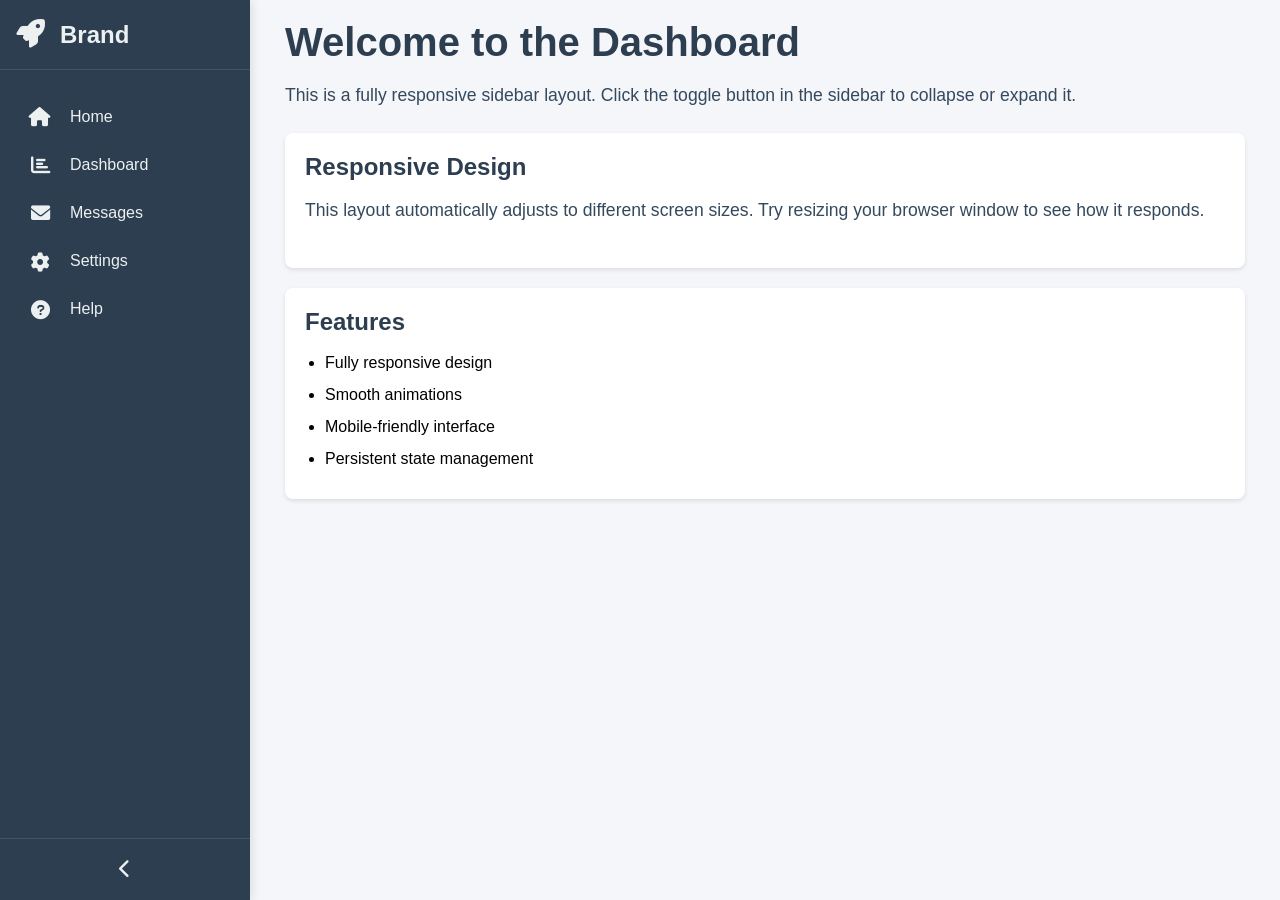
==== index.html @ 83b95318 "all the task" ====
<!DOCTYPE html>
<html lang="en">
<head>
    <meta charset="UTF-8">
    <meta name="viewport" content="width=device-width, initial-scale=1.0">
    <title>Collapsible Sidebar</title>
    <link rel="stylesheet" href="https://cdnjs.cloudflare.com/ajax/libs/font-awesome/6.0.0-beta3/css/all.min.css">
    <link rel="stylesheet" href="styles.css">
</head>
<body>
    <div class="container">
        <nav class="sidebar">
            <div class="logo">
                <i class="fas fa-rocket"></i>
                <span class="logo-text">Brand</span>
            </div>
            <ul class="nav-links">
                <li>
                    <a href="#">
                        <i class="fas fa-home"></i>
                        <span class="link-text">Home</span>
                    </a>
                </li>
                <li>
                    <a href="#">
                        <i class="fas fa-chart-bar"></i>
                        <span class="link-text">Dashboard</span>
                    </a>
                </li>
                <li>
                    <a href="#">
                        <i class="fas fa-envelope"></i>
                        <span class="link-text">Messages</span>
                    </a>
                </li>
                <li>
                    <a href="#">
                        <i class="fas fa-cog"></i>
                        <span class="link-text">Settings</span>
                    </a>
                </li>
                <li>
                    <a href="#">
                        <i class="fas fa-question-circle"></i>
                        <span class="link-text">Help</span>
                    </a>
                </li>
            </ul>
            <div class="toggle-btn">
                <i class="fas fa-chevron-left"></i>
            </div>
        </nav>
        <main class="main-content">
            <article class="content-wrapper">
                <h1>Welcome to the Dashboard</h1>
                <p>This is a fully responsive sidebar layout. Click the toggle button in the sidebar to collapse or expand it.</p>
                <section class="card">
                    <h2>Responsive Design</h2>
                    <p>This layout automatically adjusts to different screen sizes. Try resizing your browser window to see how it responds.</p>
                </section>
                <section class="card">
                    <h2>Features</h2>
                    <ul class="features-list">
                        <li>Fully responsive design</li>
                        <li>Smooth animations</li>
                        <li>Mobile-friendly interface</li>
                        <li>Persistent state management</li>
                    </ul>
                </section>
            </article>
        </main>
    </div>
    <script src="script.js"></script>
</body>
</html>
---- styles.css ----
/* Global Styles */
* {
    margin: 0;
    padding: 0;
    box-sizing: border-box;
    font-family: 'Segoe UI', Tahoma, Geneva, Verdana, sans-serif;
}

body {
    background-color: #f5f6fa;
    overflow-x: hidden;
}

/* Container Styles */
.container {
    display: flex;
    min-height: 100vh;
}

/* Sidebar Styles */
.sidebar {
    width: 250px;
    background: #2c3e50;
    color: #ecf0f1;
    height: 100vh;
    position: fixed;
    transition: all 0.3s ease;
    z-index: 1000;
    box-shadow: 2px 0 10px rgba(0, 0, 0, 0.1);
    display: flex;
    flex-direction: column;
}

.sidebar.collapsed {
    width: 70px;
}

/* Logo Styles */
.logo {
    display: flex;
    align-items: center;
    padding: 20px 15px;
    font-size: 1.5rem;
    font-weight: 600;
    border-bottom: 1px solid rgba(255, 255, 255, 0.1);
    height: 70px;
    transition: all 0.3s ease;
}

.logo i {
    font-size: 1.8rem;
    margin-right: 15px;
    min-width: 30px;
    text-align: center;
}

.logo-text {
    white-space: nowrap;
    opacity: 1;
    transition: opacity 0.2s ease;
}

.sidebar.collapsed .logo-text {
    opacity: 0;
    width: 0;
    display: none;
}

/* Navigation Links */
.nav-links {
    padding: 20px 0;
    flex: 1;
    overflow-y: auto;
}

.nav-links li {
    list-style: none;
    margin: 5px 0;
    padding: 0 10px;
}

.nav-links a {
    display: flex;
    align-items: center;
    color: #ecf0f1;
    text-decoration: none;
    padding: 12px 15px;
    border-radius: 5px;
    transition: all 0.3s ease;
}

.nav-links a:hover {
    background: #34495e;
}

.nav-links i {
    font-size: 1.2rem;
    margin-right: 15px;
    min-width: 30px;
    text-align: center;
}

.link-text {
    white-space: nowrap;
    transition: opacity 0.2s ease;
}

.sidebar.collapsed .link-text {
    opacity: 0;
    width: 0;
    display: none;
}

/* Toggle Button */
.toggle-btn {
    padding: 20px;
    text-align: center;
    cursor: pointer;
    border-top: 1px solid rgba(255, 255, 255, 0.1);
    transition: all 0.3s ease;
}

.toggle-btn:hover {
    background: #34495e;
}

.toggle-btn i {
    font-size: 1.2rem;
    transition: transform 0.3s ease;
}

.sidebar.collapsed .toggle-btn i {
    transform: rotate(180deg);
}

/* Cards and Content */
.content-wrapper {
    max-width: 1200px;
    margin: 0 auto;
    padding: 0 15px;
}

.card {
    background: white;
    border-radius: 8px;
    padding: 20px;
    margin-bottom: 20px;
    box-shadow: 0 2px 4px rgba(0,0,0,0.1);
}

.card h2 {
    color: #2c3e50;
    margin-bottom: 15px;
    font-size: 1.5rem;
}

.features-list {
    padding-left: 20px;
}

.features-list li {
    margin-bottom: 8px;
    line-height: 1.5;
}

/* Main Content */
.main-content {
    flex: 1;
    margin-left: 250px;
    padding: 20px;
    transition: all 0.3s ease;
    min-height: 100vh;
    background-color: #f5f6fa;
    word-wrap: break-word;
    overflow-x: hidden;
}

.main-content h1 {
    font-size: clamp(1.5rem, 5vw, 2.5rem);
    margin-bottom: 1rem;
    color: #2c3e50;
}

.main-content p {
    font-size: clamp(1rem, 2vw, 1.1rem);
    line-height: 1.6;
    color: #34495e;
    max-width: 100%;
    margin-bottom: 1.5rem;
}

.sidebar.collapsed + .main-content {
    margin-left: 70px;
}

/* Base Font Size for Responsive Typography */
:root {
    font-size: 16px;
}

/* Responsive base font size */
@media (max-width: 480px) {
    :root {
        font-size: 14px;
    }
}

/* Responsive Design */
@media (max-width: 768px) {
    .content-wrapper {
        padding: 0 10px;
    }
    
    .card {
        padding: 15px;
    }
    .sidebar {
        transform: translateX(-100%);
        width: 250px;
    }
    
    .sidebar.collapsed {
        transform: translateX(0);
        width: 70px;
    }
    
    .main-content {
        margin-left: 0;
        width: 100%;
        padding: 15px;
    }
    
    .sidebar.collapsed + .main-content {
        margin-left: 70px;
    }
    
    .toggle-btn {
        display: flex;
        justify-content: center;
        align-items: center;
        padding: 12px;
    }
    
    /* Ensure text remains readable on small screens */
    .main-content h1 {
        font-size: 1.8rem;
    }
    
    .main-content p {
        font-size: 1rem;
    }
}
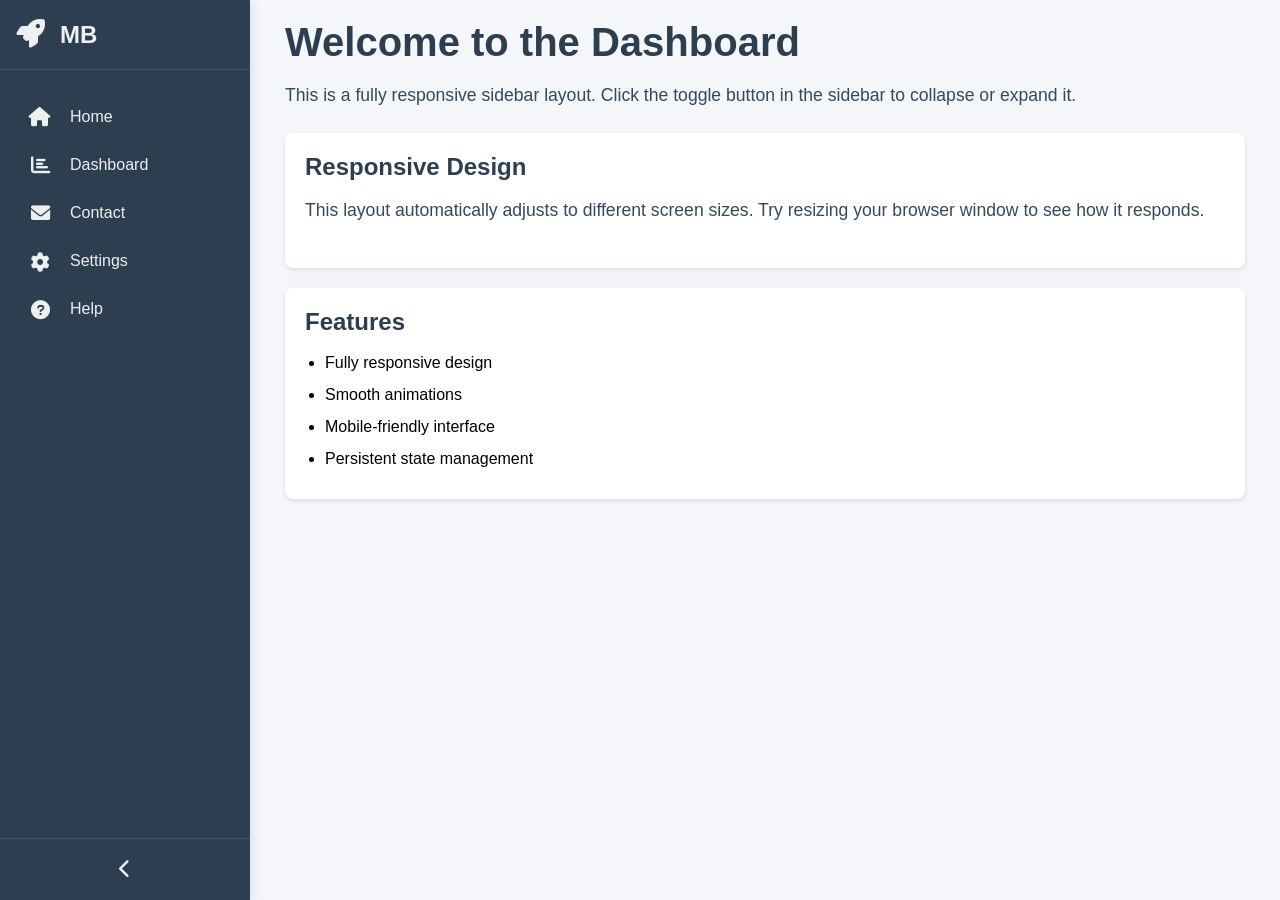
==== commit 54745336: "update" ====
--- a/index.html
+++ b/index.html
@@ -1,5 +1,6 @@
 <!DOCTYPE html>
 <html lang="en">
+
 <head>
     <meta charset="UTF-8">
     <meta name="viewport" content="width=device-width, initial-scale=1.0">
@@ -7,12 +8,13 @@
     <link rel="stylesheet" href="https://cdnjs.cloudflare.com/ajax/libs/font-awesome/6.0.0-beta3/css/all.min.css">
     <link rel="stylesheet" href="styles.css">
 </head>
+
 <body>
     <div class="container">
         <nav class="sidebar">
             <div class="logo">
                 <i class="fas fa-rocket"></i>
-                <span class="logo-text">Brand</span>
+                <span class="logo-text">MB</span>
             </div>
             <ul class="nav-links">
                 <li>
@@ -30,7 +32,7 @@
                 <li>
                     <a href="#">
                         <i class="fas fa-envelope"></i>
-                        <span class="link-text">Messages</span>
+                        <span class="link-text">Contact</span>
                     </a>
                 </li>
                 <li>
@@ -53,10 +55,12 @@
         <main class="main-content">
             <article class="content-wrapper">
                 <h1>Welcome to the Dashboard</h1>
-                <p>This is a fully responsive sidebar layout. Click the toggle button in the sidebar to collapse or expand it.</p>
+                <p>This is a fully responsive sidebar layout. Click the toggle button in the sidebar to collapse or
+                    expand it.</p>
                 <section class="card">
                     <h2>Responsive Design</h2>
-                    <p>This layout automatically adjusts to different screen sizes. Try resizing your browser window to see how it responds.</p>
+                    <p>This layout automatically adjusts to different screen sizes. Try resizing your browser window to
+                        see how it responds.</p>
                 </section>
                 <section class="card">
                     <h2>Features</h2>
@@ -72,4 +76,5 @@
     </div>
     <script src="script.js"></script>
 </body>
-</html>
+
+</html>
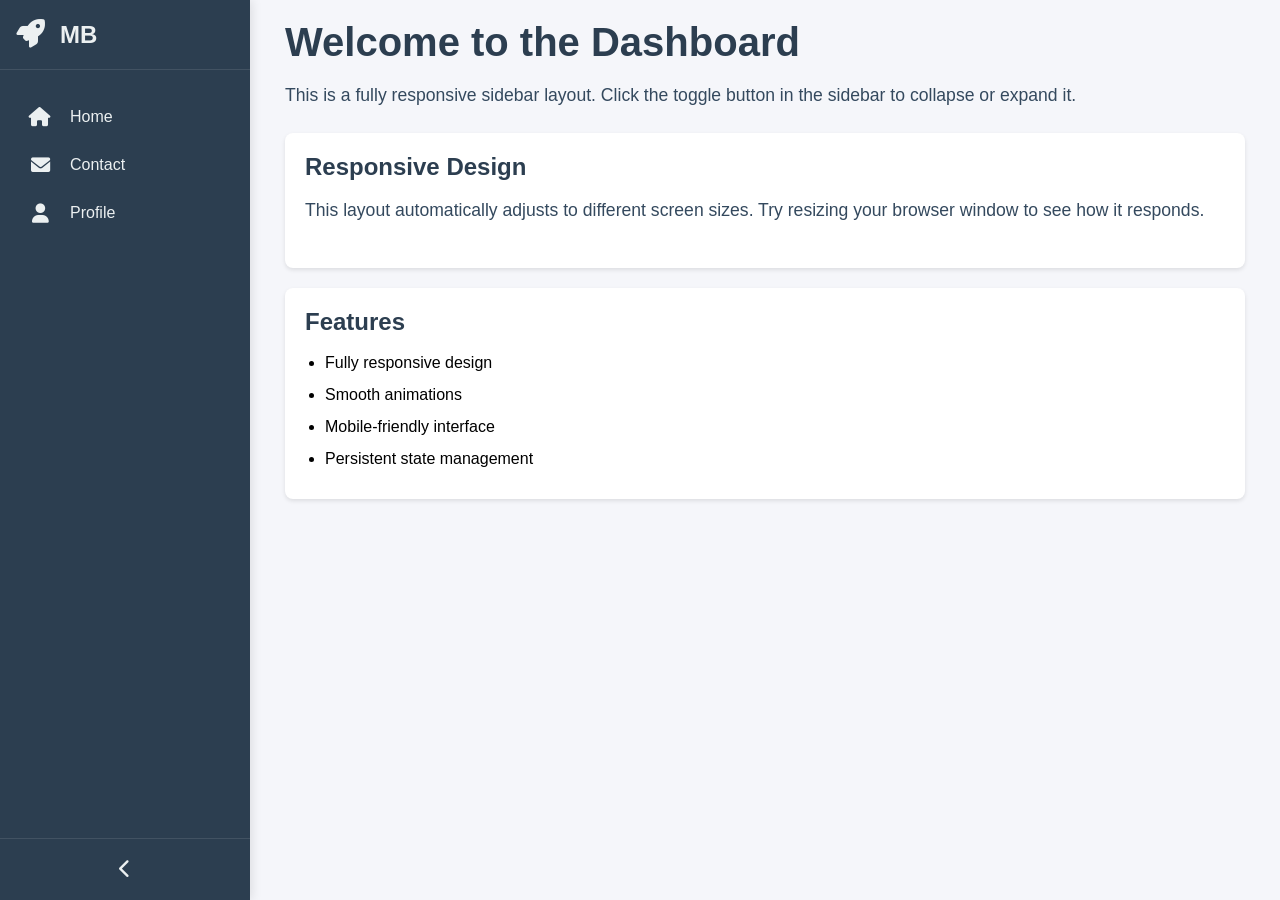
==== commit 1059643a: "update" ====
--- a/index.html
+++ b/index.html
@@ -25,26 +25,14 @@
                 </li>
                 <li>
                     <a href="#">
-                        <i class="fas fa-chart-bar"></i>
-                        <span class="link-text">Dashboard</span>
-                    </a>
-                </li>
-                <li>
-                    <a href="#">
                         <i class="fas fa-envelope"></i>
                         <span class="link-text">Contact</span>
                     </a>
                 </li>
                 <li>
                     <a href="#">
-                        <i class="fas fa-cog"></i>
-                        <span class="link-text">Settings</span>
-                    </a>
-                </li>
-                <li>
-                    <a href="#">
-                        <i class="fas fa-question-circle"></i>
-                        <span class="link-text">Help</span>
+                        <i class="fas fa-user"></i>
+                        <span class="link-text">Profile</span>
                     </a>
                 </li>
             </ul>
